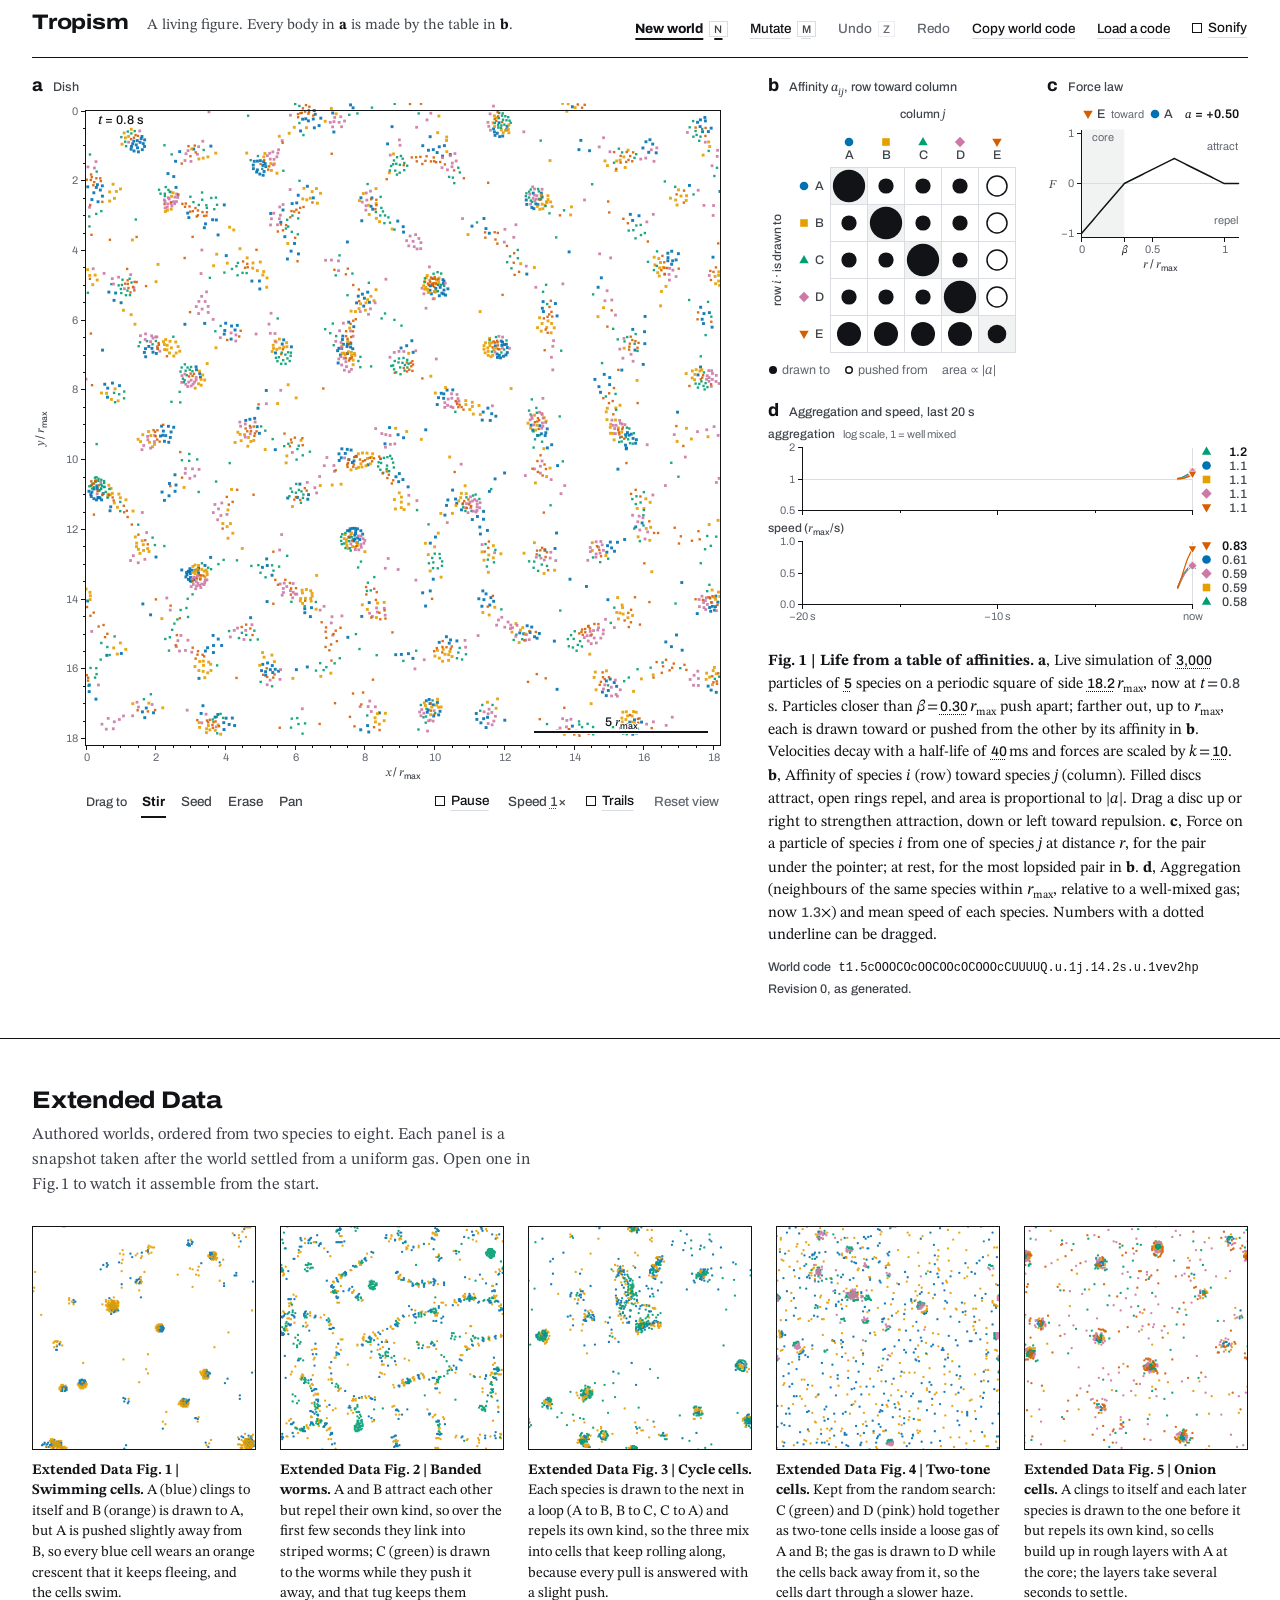
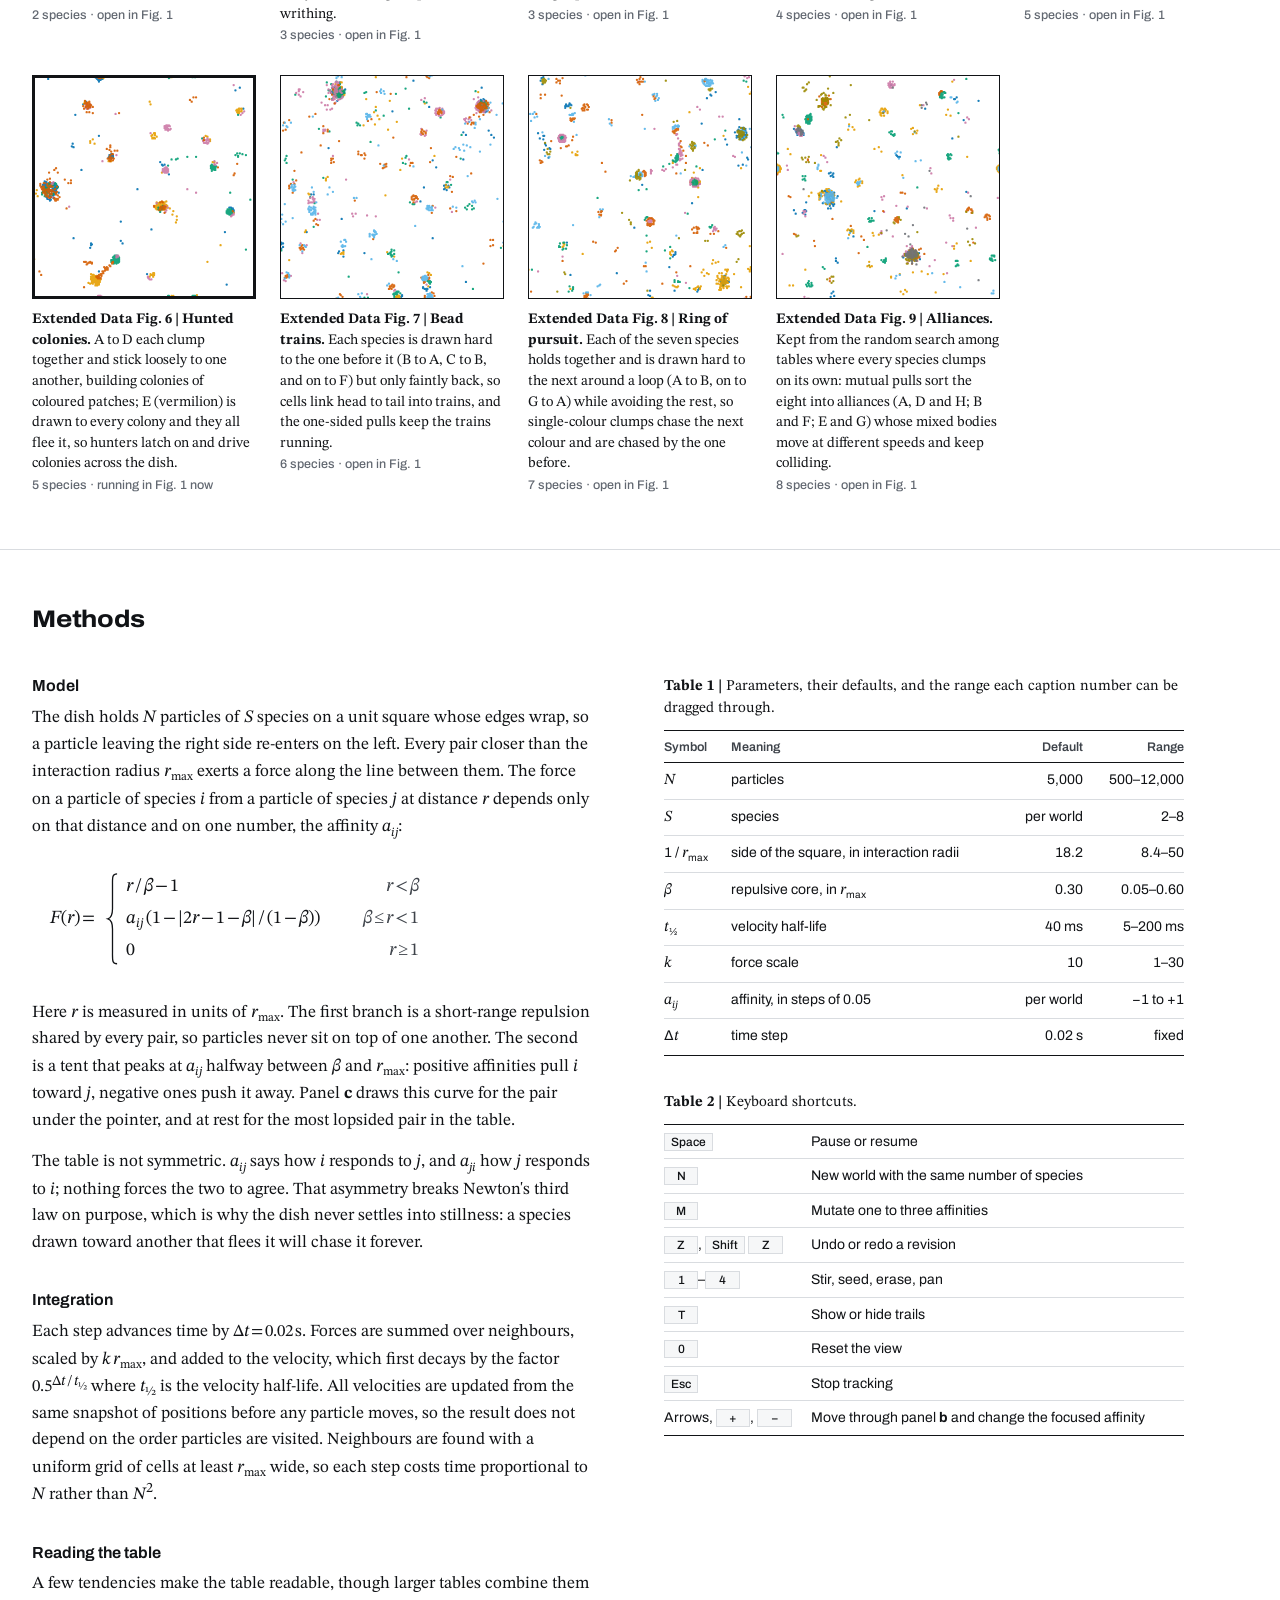
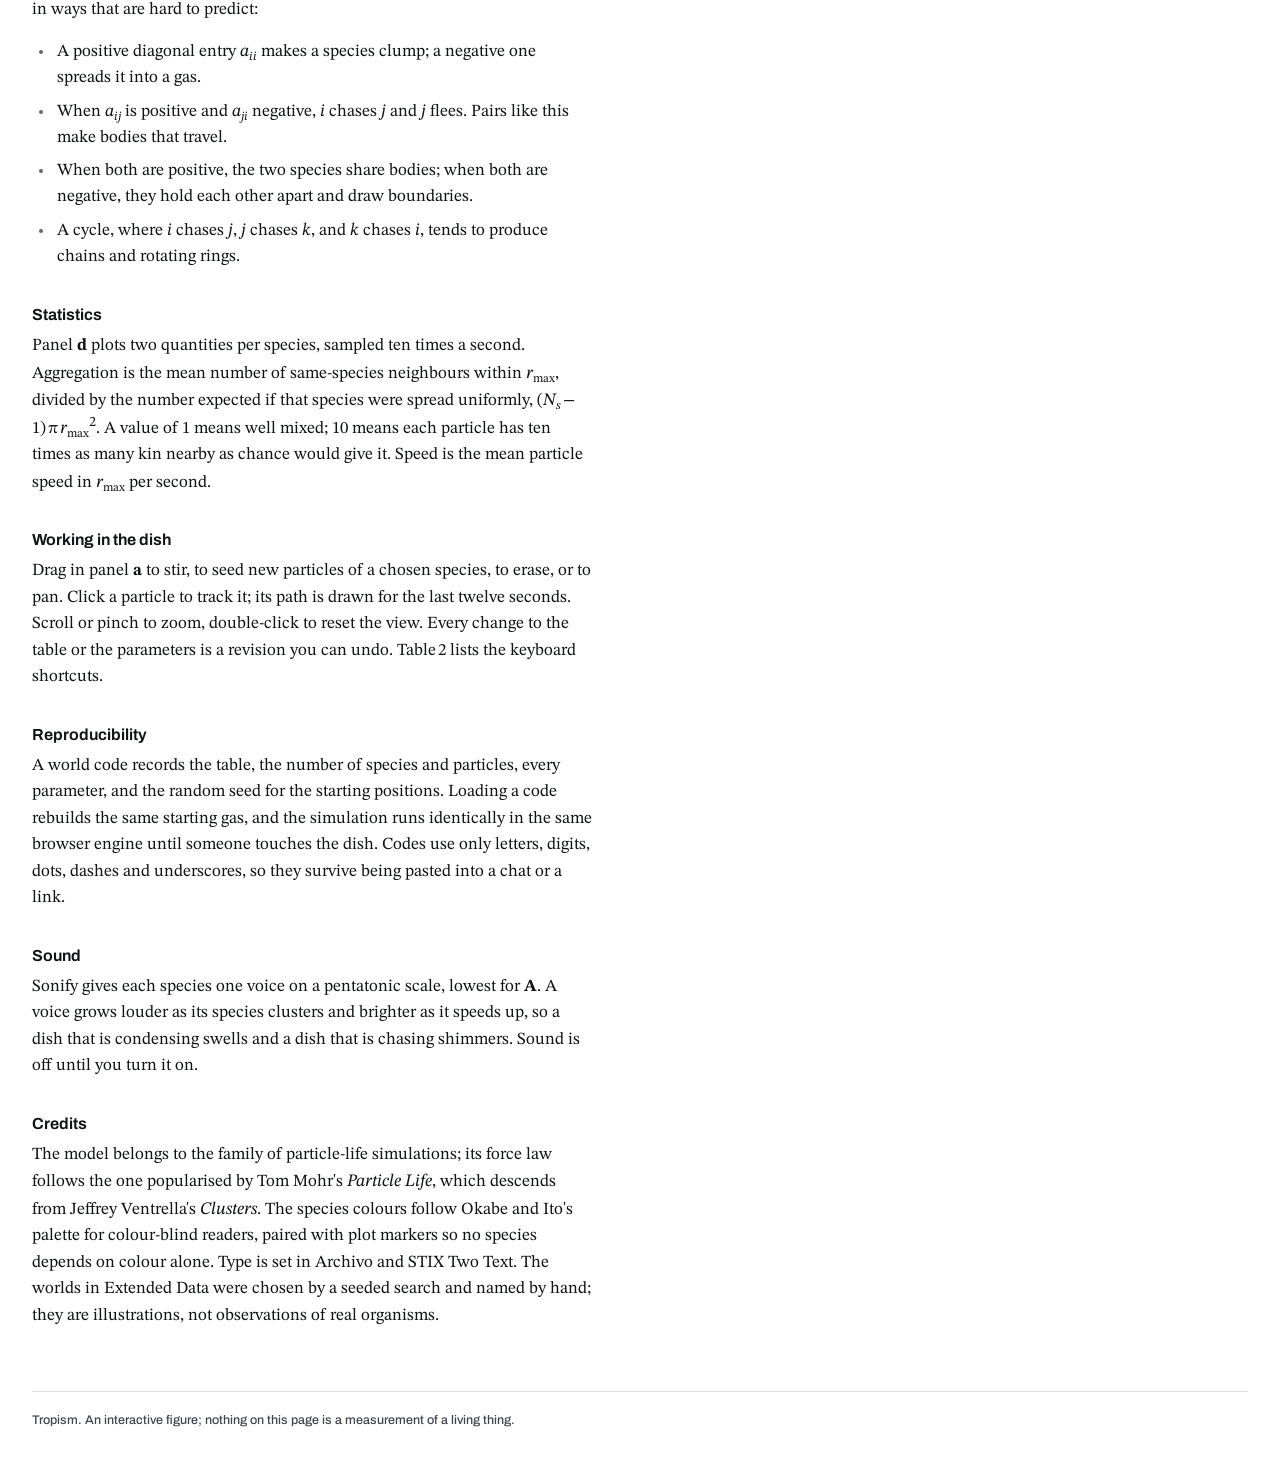
==== index.html @ f9f435f8 "Tropism: particle life as a living research figure A browser particle-life simulation laid out as a " ====
<!doctype html>
<html lang="en">
<head>
<meta charset="utf-8">
<meta name="viewport" content="width=device-width, initial-scale=1, viewport-fit=cover">
<title>Tropism</title>
<meta name="description" content="A living research figure: thousands of particles, a handful of species, and one small table of affinities that makes them look alive.">
<meta property="og:title" content="Tropism">
<meta property="og:description" content="Particle life as a living research figure. Drag one number in the table and watch new creatures assemble.">
<meta property="og:type" content="website">
<meta property="og:url" content="https://tringytrongy.github.io/tropism/">
<meta property="og:image" content="https://tringytrongy.github.io/tropism/media/tropism-light.png">
<meta name="twitter:card" content="summary_large_image">
<meta name="theme-color" content="#ffffff" media="(prefers-color-scheme: light)">
<meta name="theme-color" content="#0c0d0f" media="(prefers-color-scheme: dark)">
<link rel="icon" href="data:image/svg+xml,%3Csvg xmlns='http://www.w3.org/2000/svg' viewBox='0 0 32 32'%3E%3Crect width='32' height='32' fill='%23fff'/%3E%3Ccircle cx='11' cy='12' r='5' fill='%230072B2'/%3E%3Crect x='17' y='15' width='9' height='9' fill='%23E69F00'/%3E%3Cpath d='M9 27l4-7 4 7z' fill='%23009E73'/%3E%3C/svg%3E">
<link rel="preconnect" href="https://fonts.googleapis.com">
<link rel="preconnect" href="https://fonts.gstatic.com" crossorigin>
<link rel="stylesheet" href="https://fonts.googleapis.com/css2?family=Archivo:wdth,wght@62..125,100..900&amp;family=STIX+Two+Text:ital,wght@0,400..700;1,400..700&amp;display=swap">
<link rel="stylesheet" href="styles.css">
</head>
<body>

<div class="page">
  <header class="runhead">
    <h1 class="runhead__name">Tropism</h1>
    <p class="runhead__note">A living figure. Every body in <b>a</b> is made by the table in <b>b</b>.</p>
    <div class="actions" role="group" aria-label="World">
      <button type="button" class="btn btn--primary" id="act-new">New world <kbd>N</kbd></button>
      <button type="button" class="btn" id="act-mutate">Mutate <kbd>M</kbd></button>
      <button type="button" class="btn" id="act-undo" disabled>Undo <kbd>Z</kbd></button>
      <button type="button" class="btn" id="act-redo" disabled>Redo</button>
      <button type="button" class="btn" id="act-copy">Copy world code</button>
      <button type="button" class="btn" id="act-paste" aria-expanded="false" aria-controls="paste-form">Load a code</button>
      <button type="button" class="btn" id="act-sound" aria-pressed="false">Sonify</button>
    </div>
    <form class="paste" id="paste-form" hidden novalidate>
      <label class="paste__label" for="paste-input">World code</label>
      <input class="paste__input" id="paste-input" name="code" type="text" autocomplete="off" spellcheck="false" placeholder="t1.6…" aria-describedby="paste-error">
      <button type="submit" class="btn btn--primary">Load</button>
      <button type="button" class="btn" id="paste-cancel">Cancel</button>
      <p class="paste__error" id="paste-error" aria-live="polite"></p>
    </form>
  </header>

  <main id="main">
    <figure class="fig" id="fig1" aria-labelledby="fig-title">

      <section class="panel panel--a" aria-labelledby="head-a">
        <h2 class="panel__head" id="head-a"><span class="panel__letter">a</span><span class="panel__title">Dish</span><span class="sr-only">: live simulation</span></h2>
        <div class="dish" id="dish">
          <div class="dish__axes" id="dish-axes" aria-hidden="true"></div>
          <div class="dish__plate" id="dish-plate">
            <canvas class="dish__canvas" id="dish-canvas" role="img" aria-label="Live particle simulation"></canvas>
            <svg class="dish__brush" id="dish-brush" aria-hidden="true"><circle r="10"></circle></svg>
            <p class="dish__clock" id="dish-clock" aria-hidden="true"><i>t</i> = <span id="clock-t">0.0</span> s</p>
            <p class="dish__track" id="dish-track" hidden></p>
            <p class="dish__paused" id="dish-paused" hidden>Paused</p>
            <p class="dish__fallback" id="dish-fallback" hidden>This browser could not start a drawing surface, so the dish cannot be shown. The table and caption still work.</p>
          </div>
        </div>

        <div class="tools" role="toolbar" aria-label="Dish tools">
          <div class="seg" role="radiogroup" aria-labelledby="tool-label" id="tool-group">
            <span class="seg__label" id="tool-label">Drag to</span>
            <button type="button" role="radio" aria-checked="true" data-tool="stir" class="seg__opt">Stir</button>
            <button type="button" role="radio" aria-checked="false" data-tool="seed" class="seg__opt">Seed</button>
            <button type="button" role="radio" aria-checked="false" data-tool="erase" class="seg__opt">Erase</button>
            <button type="button" role="radio" aria-checked="false" data-tool="pan" class="seg__opt">Pan</button>
          </div>
          <div class="seg seg--species" role="radiogroup" aria-label="Species to seed" id="seed-species" hidden></div>
          <div class="tools__run">
            <button type="button" class="btn" id="act-pause" aria-pressed="false">Pause</button>
            <span class="tools__speed">Speed <span id="s-speed">1</span>×</span>
            <button type="button" class="btn" id="act-trails" aria-pressed="false">Trails</button>
            <button type="button" class="btn" id="act-view" disabled>Reset view</button>
          </div>
        </div>
      </section>

      <div class="fig__side">
        <section class="panel panel--b" aria-labelledby="head-b">
          <h2 class="panel__head" id="head-b"><span class="panel__letter">b</span><span class="panel__title">Affinity <i>a</i><sub><i>ij</i></sub>, row toward column</span></h2>
          <div class="panel__body" id="matrix"></div>
        </section>

        <section class="panel panel--c" aria-labelledby="head-c">
          <h2 class="panel__head" id="head-c"><span class="panel__letter">c</span><span class="panel__title">Force law</span></h2>
          <div class="panel__body" id="force"></div>
        </section>

        <section class="panel panel--d" aria-labelledby="head-d">
          <h2 class="panel__head" id="head-d"><span class="panel__letter">d</span><span class="panel__title">Aggregation and speed, last 20 s</span></h2>
          <div class="panel__body" id="traces"></div>
        </section>

        <figcaption class="caption" id="caption">
          <p class="caption__text"><b class="caption__title" id="fig-title">Fig. 1 | Life from a table of affinities.</b>
            <b>a</b>, Live simulation of <span class="slot" id="s-n">5,000</span> particles of <span class="slot" id="s-S">6</span> species on a periodic square of side <span class="slot" id="s-side">18.2</span>&#8201;<i>r</i><sub>max</sub>, now at <i>t</i>&#8201;=&#8201;<span class="live" id="live-t">0.0</span>&#8201;s.
            Particles closer than <i>β</i>&#8201;=&#8201;<span class="slot" id="s-beta">0.30</span>&#8201;<i>r</i><sub>max</sub> push apart; farther out, up to <i>r</i><sub>max</sub>, each is drawn toward or pushed from the other by its affinity in <b>b</b>.
            Velocities decay with a half-life of <span class="slot" id="s-half">40</span>&#8201;ms and forces are scaled by <i>k</i>&#8201;=&#8201;<span class="slot" id="s-k">10</span>.
            <b>b</b>, Affinity of species <i>i</i> (row) toward species <i>j</i> (column). Filled discs attract, open rings repel, and area is proportional to |<i>a</i>|. Drag a disc up or right to strengthen attraction, down or left toward repulsion.
            <b>c</b>, Force on a particle of species <i>i</i> from one of species <i>j</i> at distance <i>r</i>, for the pair under the pointer; at rest, for the most lopsided pair in <b>b</b>.
            <b>d</b>, Aggregation (neighbours of the same species within <i>r</i><sub>max</sub>, relative to a well-mixed gas; now <span class="live" id="live-agg">1.0</span>×) and mean speed of each species.
            Numbers with a dotted underline can be dragged.</p>

          <p class="worldline"><span class="worldline__key">World code</span> <code class="worldline__code" id="world-code">t1</code></p>
          <p class="worldline worldline--rev" id="revision" aria-live="polite">Revision 0, as generated.</p>
          <p class="sr-only" id="status" aria-live="polite"></p>
        </figcaption>
      </div>
    </figure>

    <section class="ed" id="extended-data" aria-labelledby="ed-title">
      <div class="ed__inner">
        <h2 class="ed__title" id="ed-title">Extended Data</h2>
        <p class="ed__lede">Authored worlds, ordered from two species to eight. Each panel is a snapshot taken after the world settled from a uniform gas. Open one in Fig.&#8201;1 to watch it assemble from the start.</p>
        <ol class="ed__grid" id="ed-grid"></ol>
      </div>
    </section>

    <article class="methods" id="methods" aria-labelledby="methods-title">
      <h2 class="methods__title" id="methods-title">Methods</h2>

      <div class="methods__grid">
      <div class="methods__text">
      <h3>Model</h3>
      <p>The dish holds <i>N</i> particles of <i>S</i> species on a unit square whose edges wrap, so a particle leaving the right side re-enters on the left. Every pair closer than the interaction radius <i>r</i><sub>max</sub> exerts a force along the line between them. The force on a particle of species <i>i</i> from a particle of species <i>j</i> at distance <i>r</i> depends only on that distance and on one number, the affinity <i>a</i><sub><i>ij</i></sub>:</p>
      <div class="eq" role="math" aria-label="F of r equals r over beta minus one when r is less than beta; a i j times one minus the absolute value of two r minus one minus beta, over one minus beta, when r is between beta and one; and zero beyond.">
        <span class="eq__lhs"><i>F</i>(<i>r</i>)&#8201;=</span>
        <svg class="eq__brace" viewBox="0 0 12 100" preserveAspectRatio="none" aria-hidden="true" focusable="false"><path d="M11 1C5.5 1 6 5 6 13V39C6 45.5 4.5 49 1 50C4.5 51 6 54.5 6 61V87C6 95 5.5 99 11 99"/></svg>
        <span class="eq__cases">
          <span class="eq__case"><span><i>r</i>&#8201;/&#8201;<i>β</i>&#8201;−&#8201;1</span><span class="eq__when"><i>r</i>&#8201;&lt;&#8201;<i>β</i></span></span>
          <span class="eq__case"><span><i>a</i><sub><i>ij</i></sub>&#8201;(1&#8201;−&#8201;|2<i>r</i>&#8201;−&#8201;1&#8201;−&#8201;<i>β</i>|&#8201;/&#8201;(1&#8201;−&#8201;<i>β</i>))</span><span class="eq__when"><i>β</i>&#8201;≤&#8201;<i>r</i>&#8201;&lt;&#8201;1</span></span>
          <span class="eq__case"><span>0</span><span class="eq__when"><i>r</i>&#8201;≥&#8201;1</span></span>
        </span>
      </div>
      <p>Here <i>r</i> is measured in units of <i>r</i><sub>max</sub>. The first branch is a short-range repulsion shared by every pair, so particles never sit on top of one another. The second is a tent that peaks at <i>a</i><sub><i>ij</i></sub> halfway between <i>β</i> and <i>r</i><sub>max</sub>: positive affinities pull <i>i</i> toward <i>j</i>, negative ones push it away. Panel <b>c</b> draws this curve for the pair under the pointer, and at rest for the most lopsided pair in the table.</p>
      <p>The table is not symmetric. <i>a</i><sub><i>ij</i></sub> says how <i>i</i> responds to <i>j</i>, and <i>a</i><sub><i>ji</i></sub> how <i>j</i> responds to <i>i</i>; nothing forces the two to agree. That asymmetry breaks Newton's third law on purpose, which is why the dish never settles into stillness: a species drawn toward another that flees it will chase it forever.</p>

      <h3>Integration</h3>
      <p>Each step advances time by Δ<i>t</i>&#8201;=&#8201;0.02&#8201;s. Forces are summed over neighbours, scaled by <i>k</i>&#8201;<i>r</i><sub>max</sub>, and added to the velocity, which first decays by the factor 0.5<sup>Δ<i>t</i>&#8201;/&#8201;<i>t</i><sub>½</sub></sup> where <i>t</i><sub>½</sub> is the velocity half-life. All velocities are updated from the same snapshot of positions before any particle moves, so the result does not depend on the order particles are visited. Neighbours are found with a uniform grid of cells at least <i>r</i><sub>max</sub> wide, so each step costs time proportional to <i>N</i> rather than <i>N</i><sup>2</sup>.</p>

      <h3>Reading the table</h3>
      <p>A few tendencies make the table readable, though larger tables combine them in ways that are hard to predict:</p>
      <ul class="methods__list">
        <li>A positive diagonal entry <i>a</i><sub><i>ii</i></sub> makes a species clump; a negative one spreads it into a gas.</li>
        <li>When <i>a</i><sub><i>ij</i></sub> is positive and <i>a</i><sub><i>ji</i></sub> negative, <i>i</i> chases <i>j</i> and <i>j</i> flees. Pairs like this make bodies that travel.</li>
        <li>When both are positive, the two species share bodies; when both are negative, they hold each other apart and draw boundaries.</li>
        <li>A cycle, where <i>i</i> chases <i>j</i>, <i>j</i> chases <i>k</i>, and <i>k</i> chases <i>i</i>, tends to produce chains and rotating rings.</li>
      </ul>

      <h3>Statistics</h3>
      <p>Panel <b>d</b> plots two quantities per species, sampled ten times a second. Aggregation is the mean number of same-species neighbours within <i>r</i><sub>max</sub>, divided by the number expected if that species were spread uniformly, (<i>N</i><sub><i>s</i></sub>&#8201;−&#8201;1)&#8201;π&#8201;<i>r</i><sub>max</sub><sup>2</sup>. A value of 1 means well mixed; 10 means each particle has ten times as many kin nearby as chance would give it. Speed is the mean particle speed in <i>r</i><sub>max</sub> per second.</p>

      <h3>Working in the dish</h3>
      <p>Drag in panel <b>a</b> to stir, to seed new particles of a chosen species, to erase, or to pan. Click a particle to track it; its path is drawn for the last twelve seconds. Scroll or pinch to zoom, double-click to reset the view. Every change to the table or the parameters is a revision you can undo. Table&#8201;2 lists the keyboard shortcuts.</p>

      <h3>Reproducibility</h3>
      <p>A world code records the table, the number of species and particles, every parameter, and the random seed for the starting positions. Loading a code rebuilds the same starting gas, and the simulation runs identically in the same browser engine until someone touches the dish. Codes use only letters, digits, dots, dashes and underscores, so they survive being pasted into a chat or a link.</p>

      <h3>Sound</h3>
      <p>Sonify gives each species one voice on a pentatonic scale, lowest for <b>A</b>. A voice grows louder as its species clusters and brighter as it speeds up, so a dish that is condensing swells and a dish that is chasing shimmers. Sound is off until you turn it on.</p>

      <h3>Credits</h3>
      <p>The model belongs to the family of particle-life simulations; its force law follows the one popularised by Tom Mohr's <i>Particle Life</i>, which descends from Jeffrey Ventrella's <i>Clusters</i>. The species colours follow Okabe and Ito's palette for colour-blind readers, paired with plot markers so no species depends on colour alone. Type is set in Archivo and STIX Two Text. The worlds in Extended Data were chosen by a seeded search and named by hand; they are illustrations, not observations of real organisms.</p>
      </div>

      <aside class="methods__aside" aria-label="Reference tables">
        <figure class="tbl">
          <figcaption class="tbl__cap"><b>Table 1 |</b> Parameters, their defaults, and the range each caption number can be dragged through.</figcaption>
          <div class="tbl__scroll">
            <table>
              <thead><tr><th scope="col">Symbol</th><th scope="col">Meaning</th><th scope="col" class="num">Default</th><th scope="col" class="num">Range</th></tr></thead>
              <tbody>
                <tr><td><i>N</i></td><td>particles</td><td class="num">5,000</td><td class="num">500–12,000</td></tr>
                <tr><td><i>S</i></td><td>species</td><td class="num">per world</td><td class="num">2–8</td></tr>
                <tr><td>1&#8201;/&#8201;<i>r</i><sub>max</sub></td><td>side of the square, in interaction radii</td><td class="num">18.2</td><td class="num">8.4–50</td></tr>
                <tr><td><i>β</i></td><td>repulsive core, in <i>r</i><sub>max</sub></td><td class="num">0.30</td><td class="num">0.05–0.60</td></tr>
                <tr><td><i>t</i><sub>½</sub></td><td>velocity half-life</td><td class="num">40&#8201;ms</td><td class="num">5–200&#8201;ms</td></tr>
                <tr><td><i>k</i></td><td>force scale</td><td class="num">10</td><td class="num">1–30</td></tr>
                <tr><td><i>a</i><sub><i>ij</i></sub></td><td>affinity, in steps of 0.05</td><td class="num">per world</td><td class="num">−1 to +1</td></tr>
                <tr><td>Δ<i>t</i></td><td>time step</td><td class="num">0.02&#8201;s</td><td class="num">fixed</td></tr>
              </tbody>
            </table>
          </div>
        </figure>

        <figure class="tbl">
          <figcaption class="tbl__cap"><b>Table 2 |</b> Keyboard shortcuts.</figcaption>
          <div class="tbl__scroll">
            <table class="tbl--keys">
              <tbody>
                <tr><td><kbd>Space</kbd></td><td>Pause or resume</td></tr>
                <tr><td><kbd>N</kbd></td><td>New world with the same number of species</td></tr>
                <tr><td><kbd>M</kbd></td><td>Mutate one to three affinities</td></tr>
                <tr><td><kbd>Z</kbd>, <kbd>Shift</kbd>&#8201;<kbd>Z</kbd></td><td>Undo or redo a revision</td></tr>
                <tr><td><kbd>1</kbd>–<kbd>4</kbd></td><td>Stir, seed, erase, pan</td></tr>
                <tr><td><kbd>T</kbd></td><td>Show or hide trails</td></tr>
                <tr><td><kbd>0</kbd></td><td>Reset the view</td></tr>
                <tr><td><kbd>Esc</kbd></td><td>Stop tracking</td></tr>
                <tr><td>Arrows, <kbd>+</kbd>, <kbd>−</kbd></td><td>Move through panel <b>b</b> and change the focused affinity</td></tr>
              </tbody>
            </table>
          </div>
        </figure>
      </aside>
      </div>
    </article>
  </main>

  <footer class="foot">
    <p>Tropism. An interactive figure; nothing on this page is a measurement of a living thing.</p>
  </footer>
</div>

<script type="module" src="src/main.js"></script>

</body>
</html>
---- styles.css ----
/* Tropism — a living research figure.
   Layout concept: one figure on white paper. Panel a (the dish) holds the left
   column at full height; panels b, c, d and the caption stack on the right.
   Hue only ever encodes data; every piece of chrome is ink. */

:root {
  --paper: #ffffff;
  --paper-2: #f6f7f8;            /* keycap fill in the Methods tables */
  --ink: #111316;
  --ink-2: #3f444b;
  --ink-3: #626871;              /* tick labels, still >= 4.5:1 on paper */
  --rule: #d9dce0;
  --rule-faint: #eceef1;
  --hilite: rgb(17 19 22 / 0.055);
  --hilite-2: rgb(17 19 22 / 0.11);
  --select: rgb(17 19 22 / 0.14);      /* an ink wash: hue stays reserved for data */

  --font-label: "Archivo", "Helvetica Neue", Helvetica, Arial, sans-serif;
  --font-text: "STIX Two Text", "STIX Two", "Times New Roman", Times, serif;
  --font-code: ui-monospace, "SF Mono", "Cascadia Mono", "Roboto Mono", Menlo, Consolas, monospace;

  --fs-tick: 11px;
  --fs-axis: 12px;
  --fs-label: 12.5px;
  --fs-ui: 13.5px;
  --fs-panel: 18px;
  --fs-caption: 15.5px;
  --fs-body: 17px;

  --gap-1: 4px;
  --gap-2: 8px;
  --gap-3: 12px;
  --gap-4: 16px;
  --gap-5: 24px;
  --gap-6: 32px;
  --gap-7: 48px;
  --gap-8: 72px;

  --ease-out: cubic-bezier(0.16, 1, 0.3, 1);
  color-scheme: light;
}

@media (prefers-color-scheme: dark) {
  :root:not([data-theme="light"]) {
    --paper: #0c0d0f;
    --paper-2: #070809;
    --ink: #eceef0;
    --ink-2: #c3c7cd;
    --ink-3: #9aa0a8;
    --rule: #2c3036;
    --rule-faint: #1b1e22;
    --hilite: rgb(236 238 240 / 0.07);
    --hilite-2: rgb(236 238 240 / 0.14);
    --select: rgb(236 238 240 / 0.22);
    color-scheme: dark;
  }
}

:root[data-theme="dark"] {
  --paper: #0c0d0f;
  --paper-2: #070809;
  --ink: #eceef0;
  --ink-2: #c3c7cd;
  --ink-3: #9aa0a8;
  --rule: #2c3036;
  --rule-faint: #1b1e22;
  --hilite: rgb(236 238 240 / 0.07);
  --hilite-2: rgb(236 238 240 / 0.14);
  --select: rgb(236 238 240 / 0.22);
  color-scheme: dark;
}

/* ---------- SVG / figure text classes (used by components) ---------- */

.t-tick  { font: 400 var(--fs-tick)/1 var(--font-label); fill: var(--ink-3); font-variant-numeric: tabular-nums; }
.t-axis  { font: 500 var(--fs-axis)/1 var(--font-label); fill: var(--ink-2); }
.t-label { font: 500 var(--fs-label)/1 var(--font-label); fill: var(--ink-2); font-variant-numeric: tabular-nums; }
.t-value { font: 600 var(--fs-label)/1 var(--font-label); fill: var(--ink); font-variant-numeric: tabular-nums; }
.t-math  { font-family: var(--font-text); font-style: italic; font-weight: 400; }

/* ---------- Page ---------- */

/* Base reset: phones with notches keep content clear of the system bars. */
:root {
  padding-top: env(safe-area-inset-top, 0px);
  padding-bottom: env(safe-area-inset-bottom, 0px);
}
body { margin: 0; }
img { max-width: 100%; }
[hidden] { display: none !important; }


html {
  background: var(--paper);
  scrollbar-color: var(--rule) var(--paper);
  -webkit-text-size-adjust: 100%;
}

body {
  background: var(--paper);
  color: var(--ink);
  font: 400 var(--fs-ui)/1.45 var(--font-label);
  font-variant-numeric: tabular-nums;
  -webkit-font-smoothing: antialiased;
  text-rendering: optimizeLegibility;
}

::selection { background: var(--select); color: inherit; }

:focus-visible {
  outline: 2px solid var(--ink);
  outline-offset: 2px;
}

input, button { font: inherit; color: inherit; }
button { cursor: pointer; }
sub, sup { line-height: 0; }
sub { font-size: 0.72em; }
i, em { font-family: var(--font-text); }
b { font-weight: 700; }

.sr-only {
  position: absolute !important;
  width: 1px; height: 1px;
  margin: -1px; padding: 0;
  overflow: hidden; clip: rect(0 0 0 0);
  white-space: nowrap; border: 0;
}

.page {
  color: var(--ink);
  padding-left: max(16px, env(safe-area-inset-left, 0px));
  padding-right: max(16px, env(safe-area-inset-right, 0px));
  padding-block: 0;
  max-width: 1720px;
  margin-inline: auto;
}

@media (min-width: 900px) {
  .page {
    padding-left: max(32px, env(safe-area-inset-left, 0px));
    padding-right: max(32px, env(safe-area-inset-right, 0px));
  }
}

/* ---------- Running head ---------- */

.runhead {
  display: flex;
  flex-wrap: wrap;
  align-items: baseline;
  gap: 10px 18px;
  padding-block: 12px;
  border-bottom: 1px solid var(--ink);
}

.runhead__name {
  margin: 0;
  font: 750 21px/1 var(--font-label);
  font-variation-settings: "wdth" 118;
  letter-spacing: -0.01em;
}

.runhead__note {
  margin: 0;
  font: 400 15px/1.35 var(--font-text);
  color: var(--ink-2);
}
.runhead__note b { font-family: var(--font-text); color: var(--ink); }

.runhead .actions {
  margin: 0 0 0 auto;
  align-self: center;
}

.runhead .paste {
  flex-basis: 100%;
  margin: 2px 0 0;
}

/* ---------- Figure layout ---------- */

.fig {
  /* Axis margins around the dish plate; main.js overwrites them from plots.js. */
  --ax-l: 40px;
  --ax-r: 10px;
  --ax-t: 10px;
  --ax-b: 38px;
  --plate: min(calc(100vw - 32px - var(--ax-l) - var(--ax-r)), 640px);
  margin: 0;
  padding-block: 18px 40px;
  display: grid;
  grid-template-columns: minmax(0, 1fr);
  row-gap: 28px;
}

.fig__side {
  display: grid;
  grid-template-columns: minmax(0, 1fr);
  grid-template-areas: "b" "c" "d" "cap";
  gap: 24px;
  min-width: 0;
}

.panel { min-width: 0; }
.panel--a { justify-self: center; width: calc(var(--plate) + var(--ax-l) + var(--ax-r)); max-width: 100%; }
.panel--b { grid-area: b; }
.panel--c { grid-area: c; }
.panel--d { grid-area: d; }
.caption  { grid-area: cap; }

@media (min-width: 640px) {
  .fig__side {
    grid-template-columns: minmax(0, 1.25fr) minmax(0, 1fr);
    grid-template-areas: "b c" "d d" "cap cap";
    column-gap: 28px;
  }
}

@media (min-width: 760px) {
  .fig { --plate: min(calc(100vw - 64px - var(--ax-l) - var(--ax-r)), 720px); }
}

@media (min-width: 1100px) {
  .fig {
    --plate: clamp(420px, min(calc(100svh - 214px), calc(57vw - 96px)), 1040px);
    grid-template-columns: calc(var(--plate) + var(--ax-l) + var(--ax-r)) minmax(360px, 1fr);
    column-gap: 40px;
    align-items: start;
  }
  .panel--a { justify-self: start; }
  .fig__side { row-gap: 22px; }
}

@media (min-width: 1100px) and (max-height: 700px) {
  .fig { --plate: clamp(420px, calc(57vw - 96px), 760px); }
}

/* ---------- Panel heads ---------- */

.panel__head {
  display: flex;
  align-items: baseline;
  gap: 10px;
  margin: 0 0 8px;
  font: 500 var(--fs-label)/1.2 var(--font-label);
  color: var(--ink-2);
}

.panel__letter {
  font: 750 var(--fs-panel)/1 var(--font-label);
  color: var(--ink);
}

.panel__title i { font-size: 1.08em; }
.panel__body { position: relative; min-width: 0; }

/* ---------- Panel a: the dish ---------- */

.dish { position: relative; }

.dish__axes {
  position: absolute;
  inset: 0;
  z-index: 2;            /* above the plate, so the scale bar sits over the particles */
  pointer-events: none;
}
.dish__axes > svg { position: absolute; inset: 0; width: 100%; height: 100%; overflow: visible; }

.dish__plate {
  position: relative;
  margin: var(--ax-t) var(--ax-r) var(--ax-b) var(--ax-l);
  aspect-ratio: 1 / 1;
  max-width: 100%;
  background: var(--paper);
  overflow: hidden;
  touch-action: none;
  user-select: none;
  -webkit-user-select: none;
  cursor: grab;
}
.dish__plate[data-tool="stir"].is-dragging { cursor: grabbing; }
.dish__plate[data-tool="seed"],
.dish__plate[data-tool="erase"] { cursor: crosshair; }
.dish__plate[data-tool="pan"] { cursor: move; }

.dish__canvas {
  position: absolute;
  inset: 0;
  width: 100%;
  height: 100%;
  display: block;
}

.dish__brush {
  position: absolute;
  inset: 0;
  width: 100%;
  height: 100%;
  pointer-events: none;
  overflow: visible;
  opacity: 0;
}
.dish__brush.is-on { opacity: 1; }
.dish__brush circle {
  fill: none;
  stroke: var(--ink);
  stroke-width: 1;
  stroke-dasharray: 3 3;
}

.dish__clock,
.dish__track,
.dish__paused {
  position: absolute;
  margin: 0;
  font: 500 var(--fs-label)/1 var(--font-label);
  color: var(--ink);
  pointer-events: none;
  text-shadow:
    0 0 2px var(--paper), 0 0 2px var(--paper), 0 0 2px var(--paper),
    1px 0 0 var(--paper), -1px 0 0 var(--paper), 0 1px 0 var(--paper), 0 -1px 0 var(--paper);
}
.dish__clock { top: 10px; left: 12px; }
.dish__clock i { font-size: 1.12em; }
.dish__paused {
  top: 10px; right: 12px;
  font-weight: 650;
  letter-spacing: 0.06em;
  text-transform: uppercase;
  font-size: 11.5px;
}
.dish__track {
  top: 0; left: 0;
  display: flex;
  align-items: baseline;
  white-space: nowrap;
  transform: translate(-9999px, 0);
  will-change: transform;
}
.dish__track i { font-size: 1.1em; margin-left: 0.1em; }
.dish__track-marker { display: inline-flex; align-self: center; margin-right: 4px; }

.dish__fallback {
  position: absolute;
  inset: 0;
  display: grid;
  place-items: center;
  margin: 0;
  padding: 24px;
  font: 400 16px/1.45 var(--font-text);
  color: var(--ink-2);
  text-align: center;
}

/* ---------- Tools under the dish ---------- */

.tools {
  display: flex;
  flex-wrap: wrap;
  align-items: baseline;
  gap: 6px 24px;
  margin-top: 6px;
  padding-left: var(--ax-l);
  padding-right: var(--ax-r);
}

@media (max-width: 640px) {
  .tools { padding-left: 0; padding-right: 0; }
  .tools__run { margin-left: 0; }
}

.seg { display: inline-flex; align-items: baseline; flex-wrap: wrap; column-gap: 14px; }
.seg[hidden] { display: none !important; }

.seg__label {
  font: 500 var(--fs-label)/1 var(--font-label);
  color: var(--ink-2);
}

/* Options read like a figure legend: plain ink words, the chosen one set bold and ruled. */
.seg__opt {
  position: relative;
  display: inline-flex;
  align-items: center;
  gap: 5px;
  min-height: 32px;
  padding: 6px 1px 4px;
  border: 0;
  border-bottom: 2px solid transparent;
  border-radius: 0;
  background: none;
  font: 500 var(--fs-ui)/1 var(--font-label);
  color: var(--ink-2);
  transition: color 120ms var(--ease-out), border-color 120ms var(--ease-out);
}
.seg__opt:hover { color: var(--ink); border-bottom-color: var(--rule); }
.seg__opt[aria-checked="true"] { color: var(--ink); font-weight: 700; border-bottom-color: var(--ink); }
.seg__opt .marker { flex: none; }

.tools__run { display: inline-flex; align-items: baseline; flex-wrap: wrap; column-gap: 18px; margin-left: auto; }
.tools__speed { font: 500 var(--fs-ui)/1 var(--font-label); color: var(--ink-2); }

/* ---------- Buttons ----------
   Text controls in the figure grammar: ink words on paper with a hairline rule beneath.
   Toggles carry a small legend square, filled when on. */

.btn {
  display: inline-flex;
  align-items: center;
  gap: 6px;
  min-height: 32px;
  padding: 6px 1px;
  border: 0;
  border-radius: 0;
  background: none;
  color: var(--ink);
  font: 500 var(--fs-ui)/1.1 var(--font-label);
  white-space: nowrap;
  text-decoration: underline;
  text-decoration-thickness: 1px;
  text-decoration-color: var(--rule);
  text-underline-offset: 5px;
  transition: text-decoration-color 120ms var(--ease-out), color 120ms var(--ease-out);
}
.btn:hover { text-decoration-color: var(--ink); }
.btn:active { color: var(--ink-2); }
.btn:disabled {
  color: var(--ink-3);
  text-decoration-color: transparent;
  cursor: default;
}
.btn--primary {
  font-weight: 750;
  text-decoration-color: var(--ink);
  text-decoration-thickness: 2px;
}
.btn[aria-pressed]::before {
  content: "";
  flex: none;
  width: 8px;
  height: 8px;
  border: 1px solid currentColor;
  background: transparent;
}
.btn[aria-pressed="true"]::before { background: currentColor; }

kbd {
  font: 500 11px/1 var(--font-label);
  font-variant-numeric: tabular-nums;
}
.btn kbd {
  display: inline-block;
  padding: 2px 4px 1px;
  border: 1px solid var(--rule);
  color: var(--ink-2);
  text-decoration: none;
  letter-spacing: 0.02em;
}
.btn:disabled kbd { color: var(--ink-3); border-color: var(--rule-faint); }
@media (hover: none) and (pointer: coarse) {
  .btn kbd { display: none; }
}

/* ---------- Caption ---------- */

.caption {
  min-width: 0;
  font: 400 var(--fs-caption)/1.44 var(--font-text);
  color: var(--ink);
}

.caption__text { margin: 0; max-width: 74ch; }
.caption__text b { font-family: var(--font-text); }
.caption__title { font-weight: 700; }
.caption i { font-size: 1.04em; }

.slot, .live {
  font-family: var(--font-label);
  font-size: 0.9em;
  font-weight: 500;
  font-variant-numeric: tabular-nums;
}
.slot { white-space: nowrap; }
.live { color: var(--ink-2); }

.actions {
  display: flex;
  flex-wrap: wrap;
  align-items: baseline;
  gap: 2px 20px;
}

.paste {
  display: flex;
  flex-wrap: wrap;
  align-items: center;
  gap: 8px;
  margin-top: 12px;
}
.paste[hidden] { display: none !important; }
.paste__label { font: 500 var(--fs-label)/1 var(--font-label); color: var(--ink-2); }
.paste__input {
  flex: 1 1 22ch;
  min-width: 0;
  max-width: 46ch;
  min-height: 32px;
  padding: 5px 2px;
  border: 0;
  border-bottom: 1px solid var(--ink);
  border-radius: 0;
  background: var(--paper);
  color: var(--ink);
  font: 400 13px/1 var(--font-code);
  caret-color: var(--ink);
}
.paste__input::placeholder { color: var(--ink-3); }
.paste__error {
  flex-basis: 100%;
  margin: 0;
  min-height: 1.2em;
  font: 600 var(--fs-label)/1.3 var(--font-label);
  color: var(--ink);
}

.worldline {
  display: flex;
  flex-wrap: wrap;
  align-items: baseline;
  gap: 2px 8px;
  margin: 12px 0 0;
  font: 500 var(--fs-label)/1.4 var(--font-label);
  color: var(--ink-2);
}
.worldline--rev { margin-top: 4px; }
.worldline__code {
  min-width: 0;
  font: 400 12px/1.4 var(--font-code);
  color: var(--ink);
  word-break: break-all;
  user-select: all;
  -webkit-user-select: all;
}

/* ---------- Extended Data ---------- */

.ed {
  margin-left: calc(-1 * max(16px, env(safe-area-inset-left, 0px)));
  margin-right: calc(-1 * max(16px, env(safe-area-inset-right, 0px)));
  padding-left: max(16px, env(safe-area-inset-left, 0px));
  padding-right: max(16px, env(safe-area-inset-right, 0px));
  padding-block: 48px 56px;
  background: var(--paper);
  border-top: 1px solid var(--ink);
  border-bottom: 1px solid var(--rule);
}
@media (min-width: 900px) {
  .ed {
    margin-left: calc(-1 * max(32px, env(safe-area-inset-left, 0px)));
    margin-right: calc(-1 * max(32px, env(safe-area-inset-right, 0px)));
    padding-left: max(32px, env(safe-area-inset-left, 0px));
    padding-right: max(32px, env(safe-area-inset-right, 0px));
  }
}

.ed__title, .methods__title {
  margin: 0 0 10px;
  font: 750 24px/1.1 var(--font-label);
  font-variation-settings: "wdth" 112;
  letter-spacing: -0.01em;
  text-wrap: balance;
}

.ed__lede {
  margin: 0 0 28px;
  max-width: 64ch;
  font: 400 16.5px/1.5 var(--font-text);
  color: var(--ink-2);
}

.ed__grid {
  display: grid;
  grid-template-columns: repeat(auto-fill, minmax(210px, 1fr));
  gap: 32px 24px;
  margin: 0;
  padding: 0;
  list-style: none;
}

.ed__item {
  display: grid;
  gap: 10px;
  width: 100%;
  padding: 0;
  border: 0;
  background: none;
  text-align: left;
  color: var(--ink);
}
.ed__item canvas {
  display: block;
  width: 100%;
  aspect-ratio: 1 / 1;
  height: auto;
  background: var(--paper);
  outline: 1px solid var(--ink);
  outline-offset: -1px;
  transition: outline-width 120ms var(--ease-out);
}
.ed__item:hover canvas { outline-width: 2px; outline-offset: -2px; }
.ed__item:focus-visible { outline: none; }
.ed__item:focus-visible canvas { outline: 2px solid var(--ink); outline-offset: 3px; }
.ed__item[aria-current="true"] canvas { outline-width: 3px; outline-offset: -3px; }

.ed__cap {
  font: 400 14.5px/1.42 var(--font-text);
  color: var(--ink);
}
.ed__cap b { font-weight: 700; }
.ed__meta {
  display: block;
  margin-top: 4px;
  font: 500 var(--fs-label)/1.2 var(--font-label);
  color: var(--ink-3);
}

/* ---------- Methods ---------- */

.methods {
  padding-block: 56px 48px;
  font: 400 var(--fs-body)/1.56 var(--font-text);
  color: var(--ink);
}

.methods__grid {
  display: grid;
  grid-template-columns: minmax(0, 1fr);
  gap: 40px 72px;
  align-items: start;
}
.methods__text { max-width: 70ch; min-width: 0; }
.methods__aside { display: grid; gap: 36px; min-width: 0; }

@media (min-width: 1100px) {
  .methods__grid { grid-template-columns: minmax(0, 70ch) minmax(320px, 520px); }
  .methods__aside { position: sticky; top: max(24px, env(safe-area-inset-top, 0px)); margin-top: 34px; }
}

.methods h3 {
  margin: 34px 0 8px;
  font: 650 16px/1.25 var(--font-label);
  color: var(--ink);
  text-wrap: balance;
}
.methods p { margin: 0 0 14px; }
.methods i { font-size: 1.03em; }

.methods__list { margin: 0 0 14px; padding-left: 1.3em; }
.methods__list li { margin-bottom: 6px; padding-left: 0.2em; }
.methods__list li::marker { color: var(--ink-3); }

.eq {
  display: flex;
  align-items: center;
  flex-wrap: wrap;
  gap: 12px;
  margin: 18px 0 20px;
  padding: 14px 0 14px 2ch;
  font: 400 18px/1.5 var(--font-text);
  overflow-x: auto;
}
.eq__brace {
  flex: none;
  align-self: stretch;
  width: 11px;
  height: auto;
  margin-right: -4px;
  overflow: visible;
}
.eq__brace path {
  fill: none;
  stroke: var(--ink);
  stroke-width: 1.3;
  vector-effect: non-scaling-stroke;
}
.eq__cases {
  display: grid;
  gap: 4px;
}
.eq__case {
  display: grid;
  grid-template-columns: minmax(max-content, 1fr) auto;
  column-gap: 2.4em;
}
.eq__when { color: var(--ink-2); }

/* Reference tables beside the Methods prose. */
.tbl { margin: 0; min-width: 0; }
.tbl__cap {
  margin: 0 0 10px;
  font: 400 15px/1.45 var(--font-text);
  color: var(--ink);
}
.tbl__cap b { font-weight: 700; }
.tbl__scroll { overflow-x: auto; }
.tbl table {
  width: 100%;
  border-collapse: collapse;
  font: 400 14px/1.4 var(--font-label);
  font-variant-numeric: tabular-nums;
  border-top: 1px solid var(--ink);
  border-bottom: 1px solid var(--ink);
}
.tbl th {
  padding: 8px 14px 6px 0;
  border-bottom: 1px solid var(--ink);
  font-weight: 600;
  font-size: 12.5px;
  color: var(--ink-2);
  text-align: left;
  white-space: nowrap;
}
.tbl td {
  padding: 7px 14px 7px 0;
  border-bottom: 1px solid var(--rule);
  vertical-align: baseline;
}
.tbl tr:last-child td { border-bottom: 0; }
.tbl th:last-child, .tbl td:last-child { padding-right: 0; }
.tbl .num { text-align: right; white-space: nowrap; }
.tbl td i { font-size: 1.1em; }
.tbl--keys td:first-child { width: 9.5em; }
.tbl--keys kbd { white-space: nowrap; }
.tbl kbd {
  display: inline-block;
  min-width: 1.7em;
  padding: 2px 6px;
  border: 1px solid var(--rule);
  background: var(--paper-2);
  font-size: 12px;
  text-align: center;
}

/* ---------- Footer ---------- */

.foot {
  padding-block: 20px 28px;
  border-top: 1px solid var(--rule);
  font: 500 var(--fs-label)/1.4 var(--font-label);
  color: var(--ink-2);
}
.foot p { margin: 0; }

/* ---------- Motion ---------- */

@media (prefers-reduced-motion: reduce) {
  *, *::before, *::after {
    transition-duration: 0.01ms !important;
    animation-duration: 0.01ms !important;
    scroll-behavior: auto !important;
  }
}
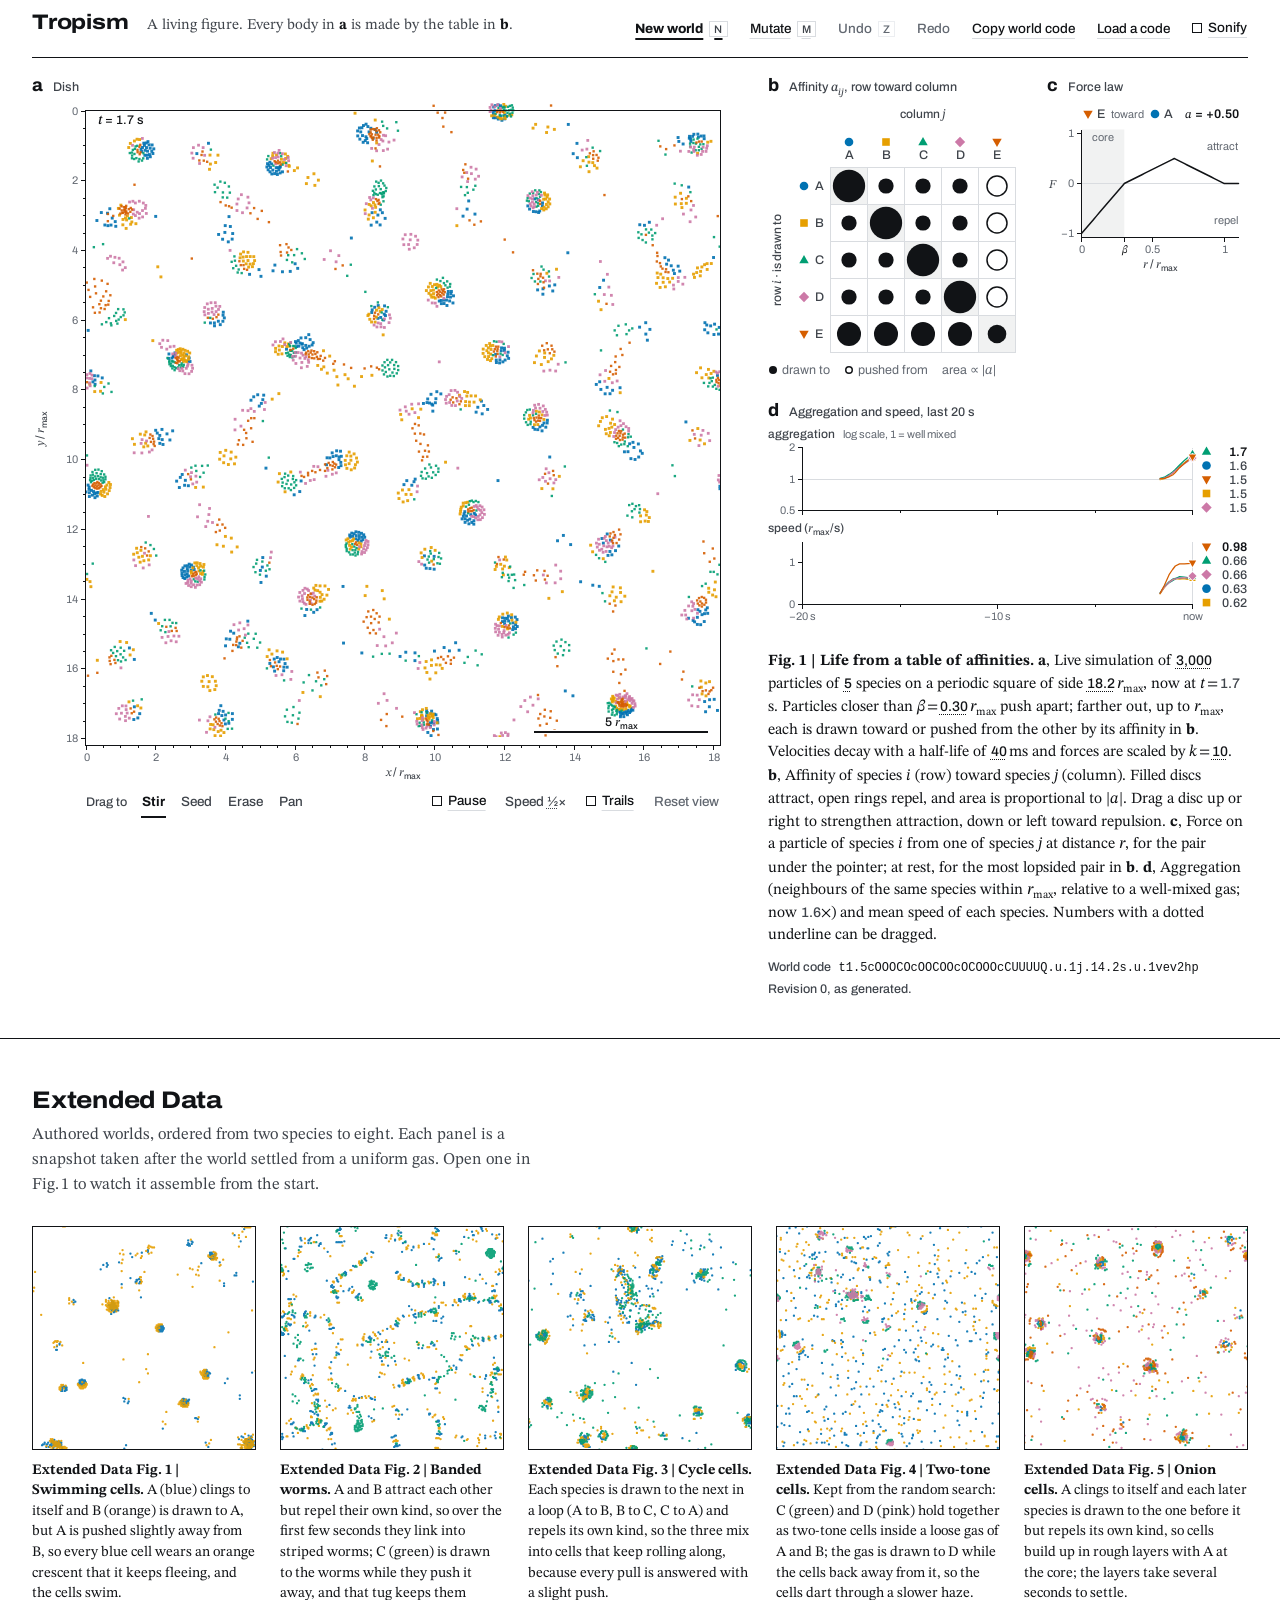
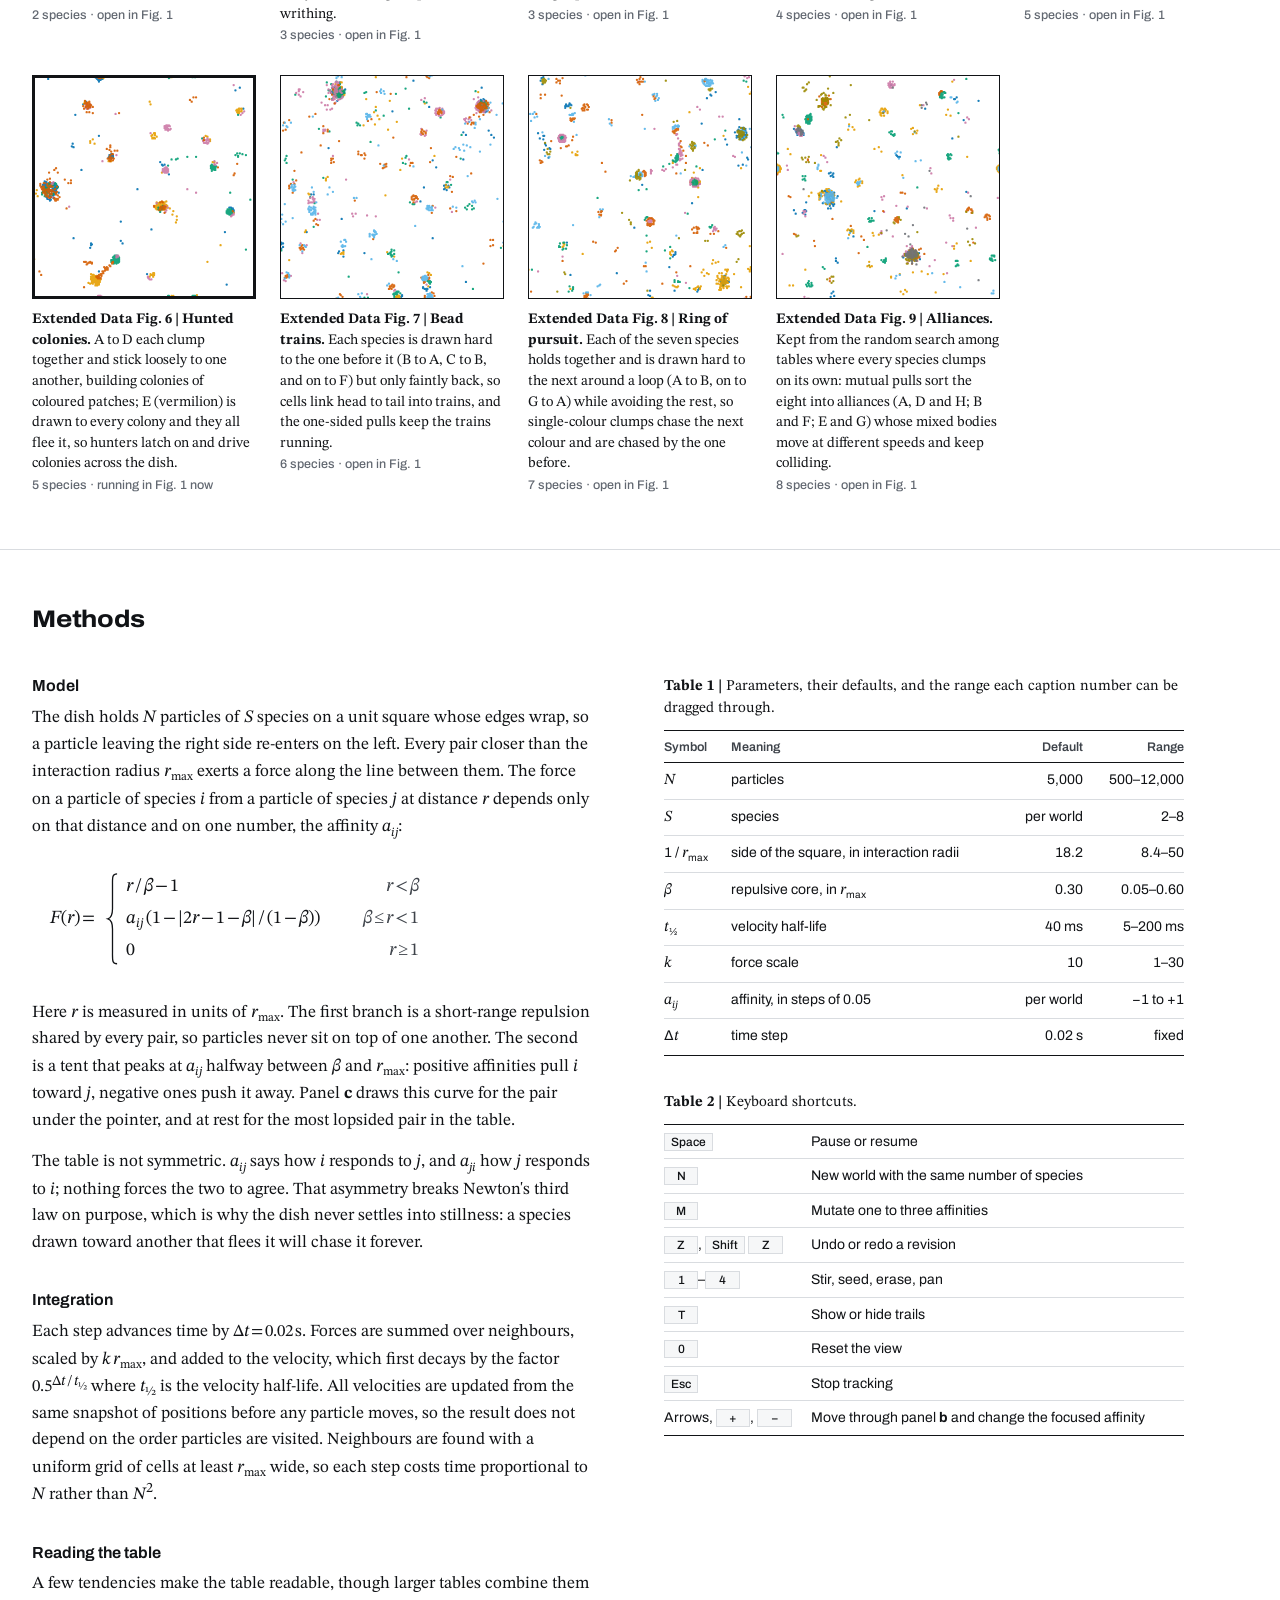
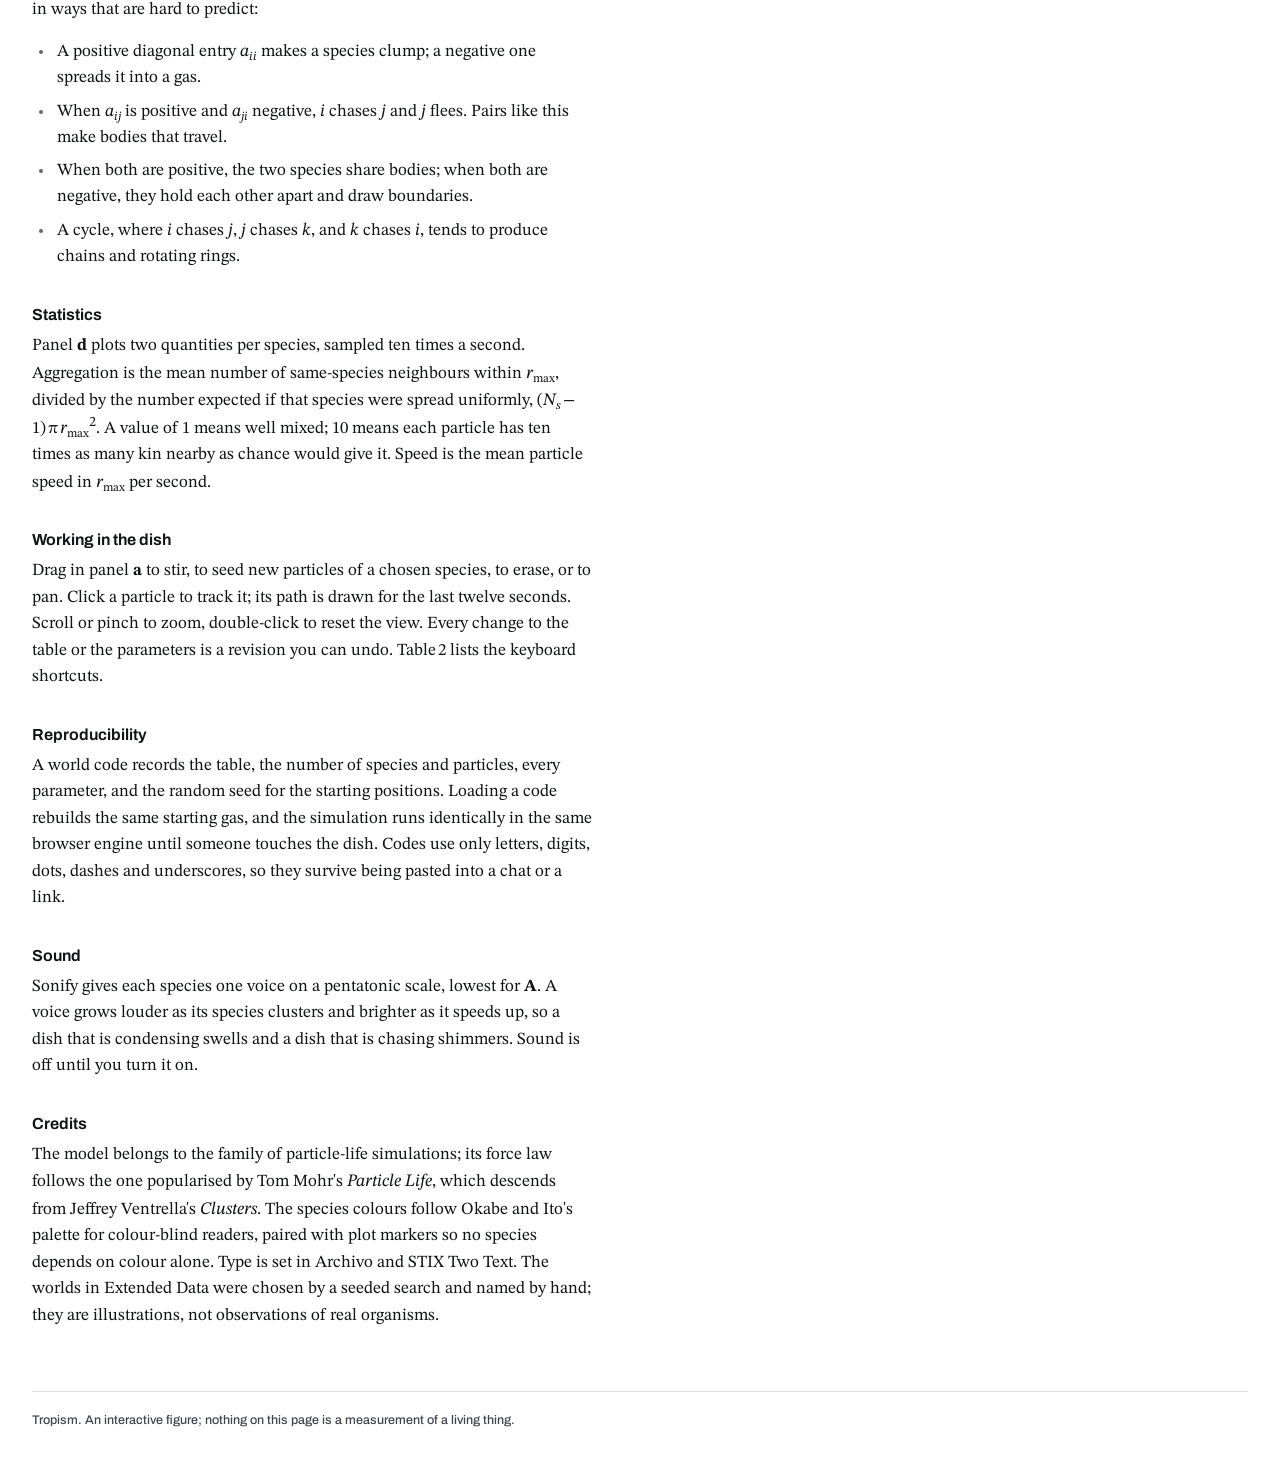
==== commit 113e9bc2: "Slow the default speed and make it frame-rate independent Speed was counted in simulation steps per " ====
--- a/index.html
+++ b/index.html
@@ -71,7 +71,7 @@
           <div class="seg seg--species" role="radiogroup" aria-label="Species to seed" id="seed-species" hidden></div>
           <div class="tools__run">
             <button type="button" class="btn" id="act-pause" aria-pressed="false">Pause</button>
-            <span class="tools__speed">Speed <span id="s-speed">1</span>×</span>
+            <span class="tools__speed">Speed <span id="s-speed">½</span>×</span>
             <button type="button" class="btn" id="act-trails" aria-pressed="false">Trails</button>
             <button type="button" class="btn" id="act-view" disabled>Reset view</button>
           </div>
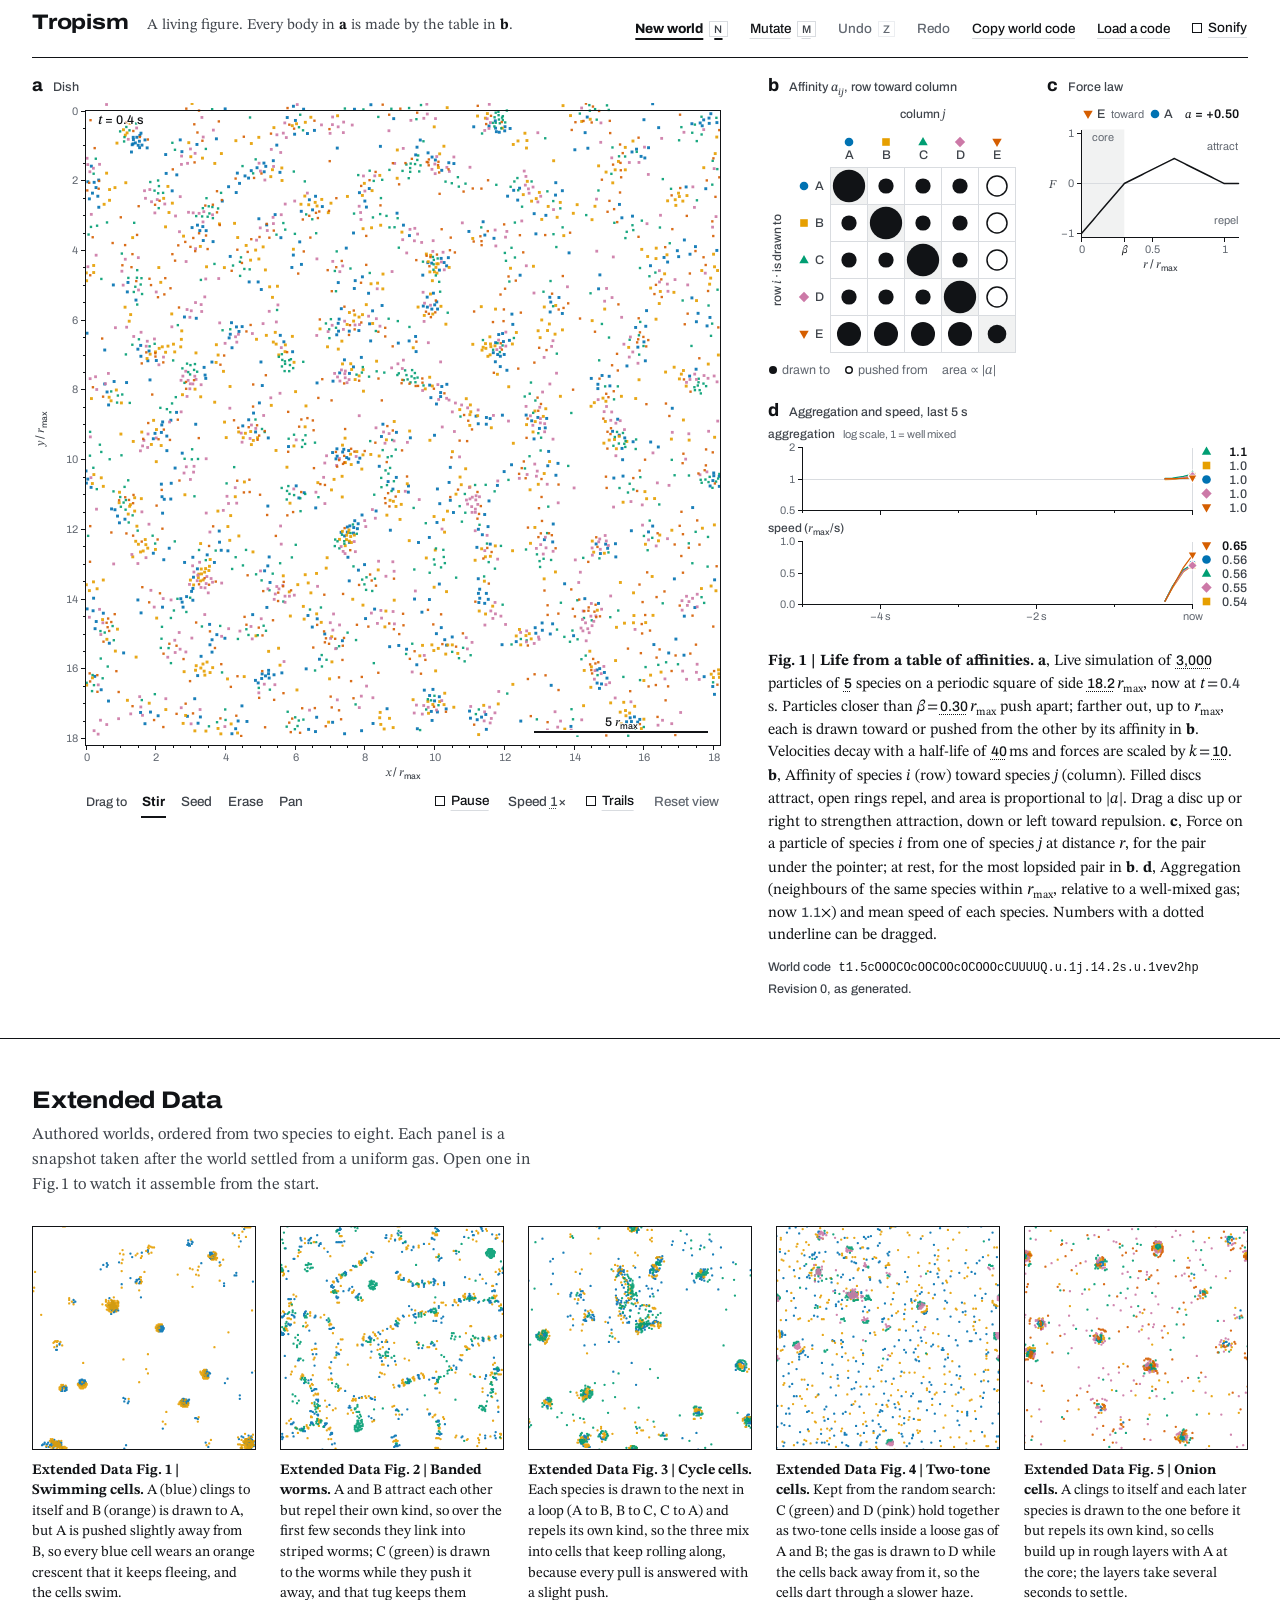
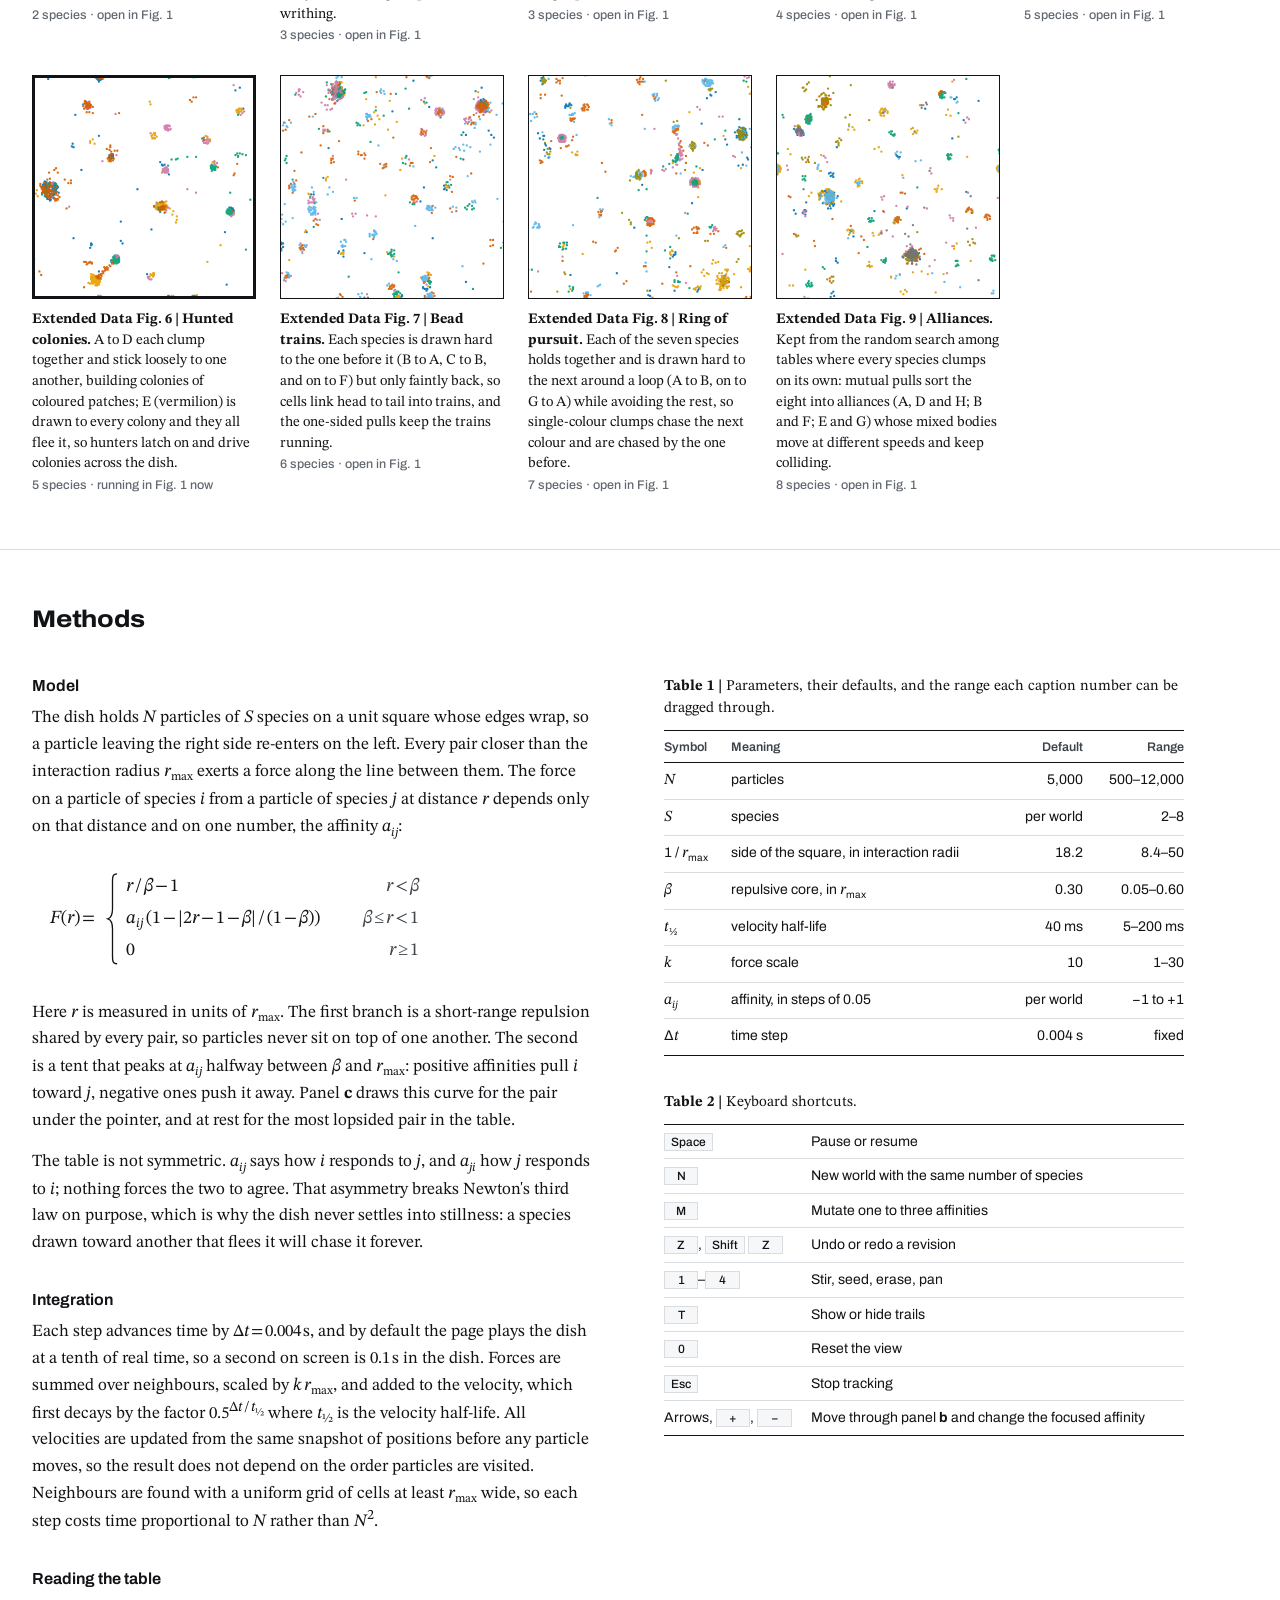
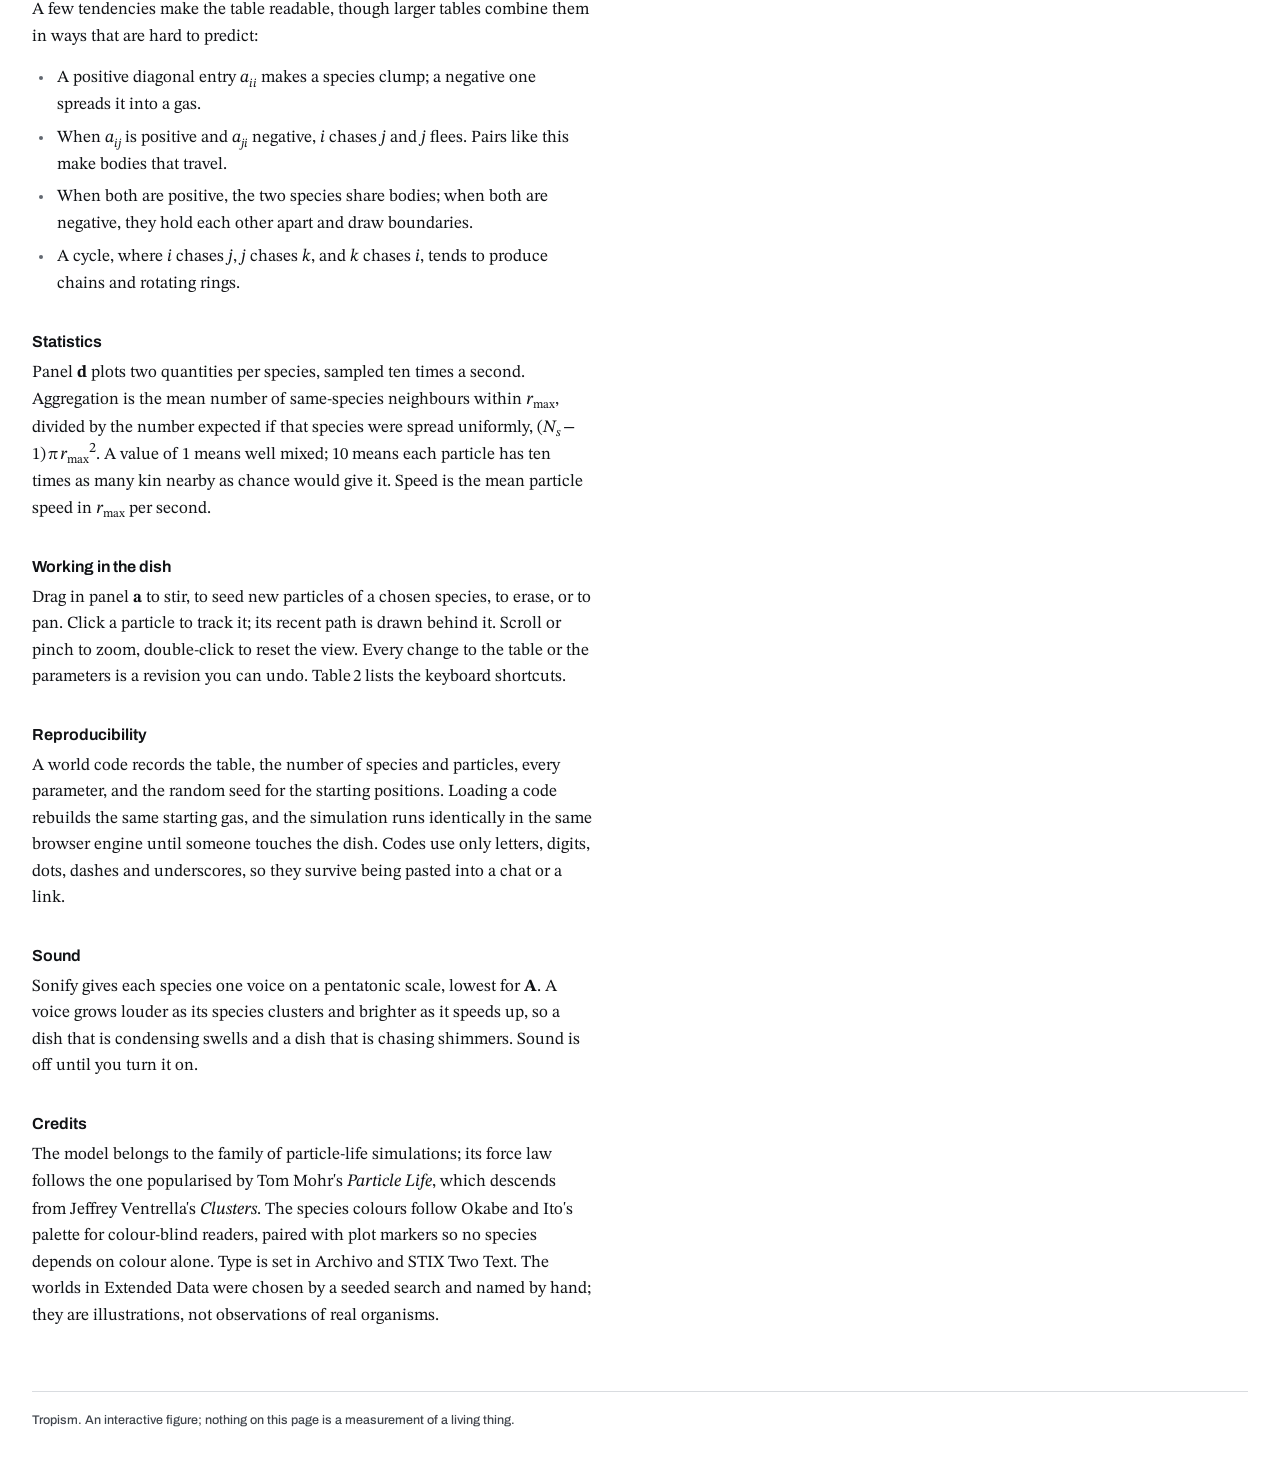
==== commit faba0945: "Play the dish in slow motion: five times slower by default The physics step shrinks from 0.02 s to 0" ====
--- a/index.html
+++ b/index.html
@@ -71,7 +71,7 @@
           <div class="seg seg--species" role="radiogroup" aria-label="Species to seed" id="seed-species" hidden></div>
           <div class="tools__run">
             <button type="button" class="btn" id="act-pause" aria-pressed="false">Pause</button>
-            <span class="tools__speed">Speed <span id="s-speed">½</span>×</span>
+            <span class="tools__speed">Speed <span id="s-speed">1</span>×</span>
             <button type="button" class="btn" id="act-trails" aria-pressed="false">Trails</button>
             <button type="button" class="btn" id="act-view" disabled>Reset view</button>
           </div>
@@ -90,7 +90,7 @@
         </section>
 
         <section class="panel panel--d" aria-labelledby="head-d">
-          <h2 class="panel__head" id="head-d"><span class="panel__letter">d</span><span class="panel__title">Aggregation and speed, last 20 s</span></h2>
+          <h2 class="panel__head" id="head-d"><span class="panel__letter">d</span><span class="panel__title">Aggregation and speed, last 5 s</span></h2>
           <div class="panel__body" id="traces"></div>
         </section>
 
@@ -139,7 +139,7 @@
       <p>The table is not symmetric. <i>a</i><sub><i>ij</i></sub> says how <i>i</i> responds to <i>j</i>, and <i>a</i><sub><i>ji</i></sub> how <i>j</i> responds to <i>i</i>; nothing forces the two to agree. That asymmetry breaks Newton's third law on purpose, which is why the dish never settles into stillness: a species drawn toward another that flees it will chase it forever.</p>
 
       <h3>Integration</h3>
-      <p>Each step advances time by Δ<i>t</i>&#8201;=&#8201;0.02&#8201;s. Forces are summed over neighbours, scaled by <i>k</i>&#8201;<i>r</i><sub>max</sub>, and added to the velocity, which first decays by the factor 0.5<sup>Δ<i>t</i>&#8201;/&#8201;<i>t</i><sub>½</sub></sup> where <i>t</i><sub>½</sub> is the velocity half-life. All velocities are updated from the same snapshot of positions before any particle moves, so the result does not depend on the order particles are visited. Neighbours are found with a uniform grid of cells at least <i>r</i><sub>max</sub> wide, so each step costs time proportional to <i>N</i> rather than <i>N</i><sup>2</sup>.</p>
+      <p>Each step advances time by Δ<i>t</i>&#8201;=&#8201;0.004&#8201;s, and by default the page plays the dish at a tenth of real time, so a second on screen is 0.1&#8201;s in the dish. Forces are summed over neighbours, scaled by <i>k</i>&#8201;<i>r</i><sub>max</sub>, and added to the velocity, which first decays by the factor 0.5<sup>Δ<i>t</i>&#8201;/&#8201;<i>t</i><sub>½</sub></sup> where <i>t</i><sub>½</sub> is the velocity half-life. All velocities are updated from the same snapshot of positions before any particle moves, so the result does not depend on the order particles are visited. Neighbours are found with a uniform grid of cells at least <i>r</i><sub>max</sub> wide, so each step costs time proportional to <i>N</i> rather than <i>N</i><sup>2</sup>.</p>
 
       <h3>Reading the table</h3>
       <p>A few tendencies make the table readable, though larger tables combine them in ways that are hard to predict:</p>
@@ -154,7 +154,7 @@
       <p>Panel <b>d</b> plots two quantities per species, sampled ten times a second. Aggregation is the mean number of same-species neighbours within <i>r</i><sub>max</sub>, divided by the number expected if that species were spread uniformly, (<i>N</i><sub><i>s</i></sub>&#8201;−&#8201;1)&#8201;π&#8201;<i>r</i><sub>max</sub><sup>2</sup>. A value of 1 means well mixed; 10 means each particle has ten times as many kin nearby as chance would give it. Speed is the mean particle speed in <i>r</i><sub>max</sub> per second.</p>
 
       <h3>Working in the dish</h3>
-      <p>Drag in panel <b>a</b> to stir, to seed new particles of a chosen species, to erase, or to pan. Click a particle to track it; its path is drawn for the last twelve seconds. Scroll or pinch to zoom, double-click to reset the view. Every change to the table or the parameters is a revision you can undo. Table&#8201;2 lists the keyboard shortcuts.</p>
+      <p>Drag in panel <b>a</b> to stir, to seed new particles of a chosen species, to erase, or to pan. Click a particle to track it; its recent path is drawn behind it. Scroll or pinch to zoom, double-click to reset the view. Every change to the table or the parameters is a revision you can undo. Table&#8201;2 lists the keyboard shortcuts.</p>
 
       <h3>Reproducibility</h3>
       <p>A world code records the table, the number of species and particles, every parameter, and the random seed for the starting positions. Loading a code rebuilds the same starting gas, and the simulation runs identically in the same browser engine until someone touches the dish. Codes use only letters, digits, dots, dashes and underscores, so they survive being pasted into a chat or a link.</p>
@@ -180,7 +180,7 @@
                 <tr><td><i>t</i><sub>½</sub></td><td>velocity half-life</td><td class="num">40&#8201;ms</td><td class="num">5–200&#8201;ms</td></tr>
                 <tr><td><i>k</i></td><td>force scale</td><td class="num">10</td><td class="num">1–30</td></tr>
                 <tr><td><i>a</i><sub><i>ij</i></sub></td><td>affinity, in steps of 0.05</td><td class="num">per world</td><td class="num">−1 to +1</td></tr>
-                <tr><td>Δ<i>t</i></td><td>time step</td><td class="num">0.02&#8201;s</td><td class="num">fixed</td></tr>
+                <tr><td>Δ<i>t</i></td><td>time step</td><td class="num">0.004&#8201;s</td><td class="num">fixed</td></tr>
               </tbody>
             </table>
           </div>
